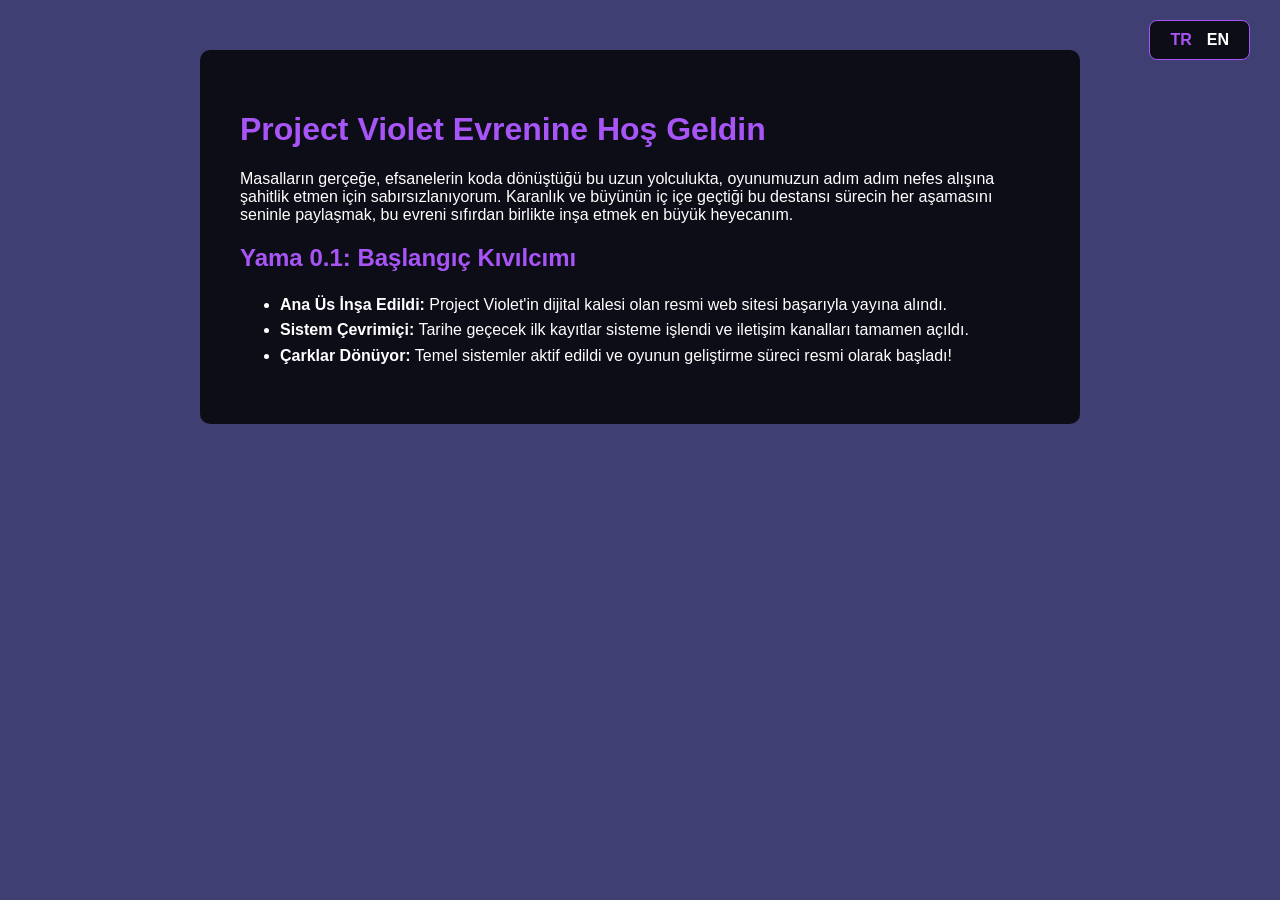
==== index.html @ 48882e29 "Update index.html" ====
<!DOCTYPE html>
<html lang="tr">
<head>
    <meta charset="UTF-8">
    <meta name="viewport" content="width=device-width, initial-scale=1.0">
    <title>Project Violet</title>
    <link rel="stylesheet" href="style.css">
</head>
<body>

    <!-- Sağ üstteki kutucuklu dil seçeneği -->
    <div class="dil-secenekleri">
        <a href="index.html" class="aktif">TR</a>
        <a href="en.html">EN</a>
    </div>

    <div class="icerik-kutusu">
        <h1>Project Violet Evrenine Hoş Geldin</h1>
        <p>Masalların gerçeğe, efsanelerin koda dönüştüğü bu uzun yolculukta, oyunumuzun adım adım nefes alışına şahitlik etmen için sabırsızlanıyorum. Karanlık ve büyünün iç içe geçtiği bu destansı sürecin her aşamasını seninle paylaşmak, bu evreni sıfırdan birlikte inşa etmek en büyük heyecanım.</p>
        
        <h2>Yama 0.1: Başlangıç Kıvılcımı</h2>
        <ul>
            <li><strong>Ana Üs İnşa Edildi:</strong> Project Violet'in dijital kalesi olan resmi web sitesi başarıyla yayına alındı.</li>
            <li><strong>Sistem Çevrimiçi:</strong> Tarihe geçecek ilk kayıtlar sisteme işlendi ve iletişim kanalları tamamen açıldı.</li>
            <li><strong>Çarklar Dönüyor:</strong> Temel sistemler aktif edildi ve oyunun geliştirme süreci resmi olarak başladı!</li>
        </ul>
    </div>

</body>
</html>
---- style.css ----
body {
    background-image: url('arkaplan.png');
    background-size: cover;
    background-position: center;
    background-attachment: fixed;
    margin: 0;
    font-family: Arial, sans-serif;
}

.icerik-kutusu {
    background-color: rgba(0, 0, 0, 0.8);
    color: white;
    max-width: 800px;
    margin: 50px auto;
    padding: 40px;
    border-radius: 10px;
}

h1, h2 {
    color: #a855f7; /* Mor tema vurgusu */
}

ul {
    line-height: 1.6;
}
/* Sağ Üst Dil Kutucuğu */
.dil-secenekleri {
    position: absolute;
    top: 20px;
    right: 30px;
    background-color: rgba(0, 0, 0, 0.8); /* Kutunun arka planı (yarı saydam siyah) */
    padding: 10px 20px; /* Kutunun iç boşlukları */
    border-radius: 8px; /* Kutunun köşelerini yuvarlatır */
    border: 1px solid #a855f7; /* Kutunun etrafına mor ince bir çizgi çeker */
    display: flex;
    gap: 15px; /* TR ve EN yazıları arasına boşluk koyar */
}

.dil-secenekleri a {
    color: white;
    text-decoration: none;
    font-weight: bold;
    font-size: 16px;
    transition: color 0.3s;
}

/* Fareyle üzerine gelince VEYA o dildeyken rengi mor yap */
.dil-secenekleri a:hover, 
.dil-secenekleri a.aktif {
    color: #a855f7; 
}
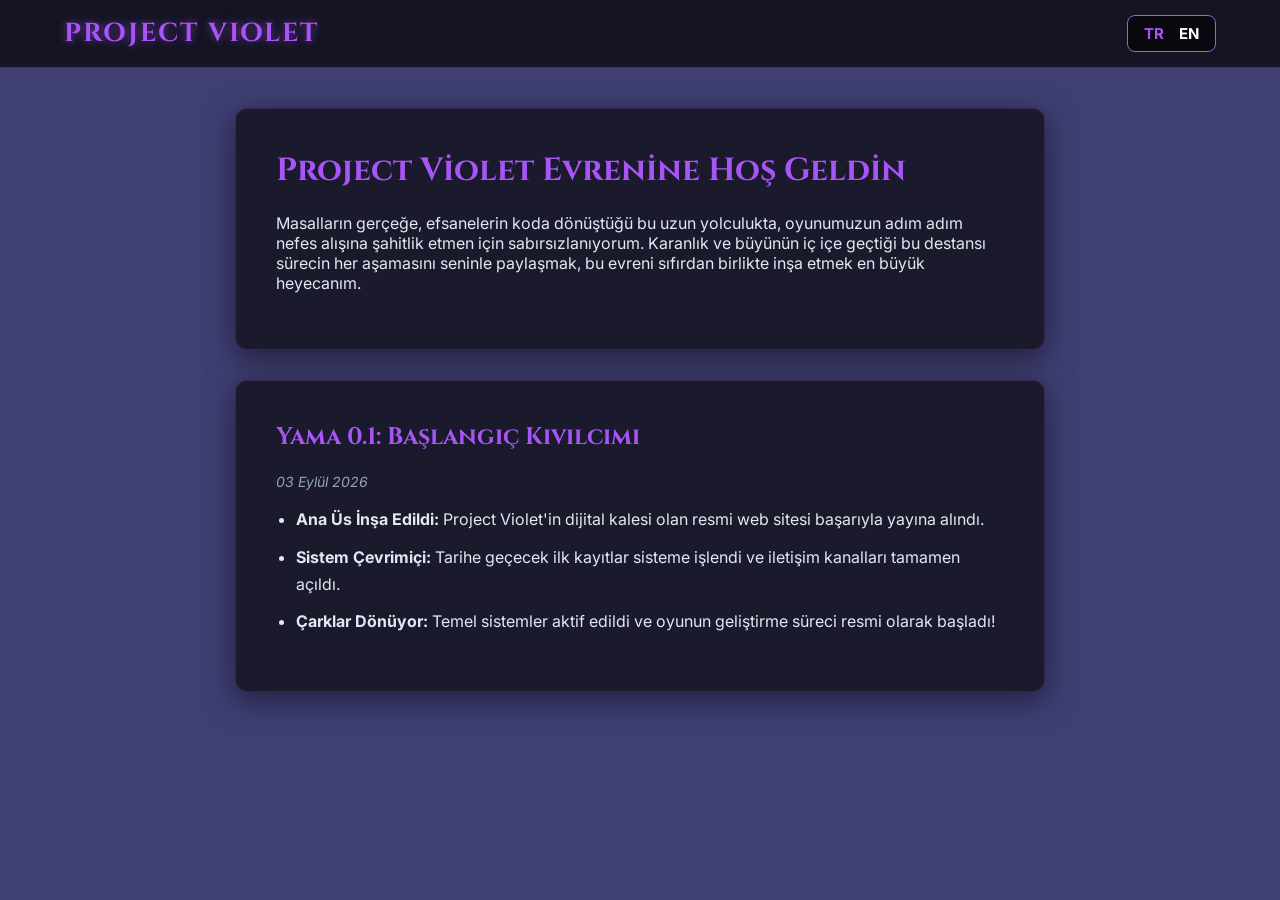
==== commit ba9de917: "Update index.html" ====
--- a/index.html
+++ b/index.html
@@ -4,27 +4,44 @@
     <meta charset="UTF-8">
     <meta name="viewport" content="width=device-width, initial-scale=1.0">
     <title>Project Violet</title>
+    <!-- Destansı Google Fontları -->
+    <link href="https://fonts.googleapis.com/css2?family=Cinzel:wght@500;700&family=Inter:wght@300;400&display=swap" rel="stylesheet">
     <link rel="stylesheet" href="style.css">
 </head>
 <body>
 
-    <!-- Sağ üstteki kutucuklu dil seçeneği -->
-    <div class="dil-secenekleri">
-        <a href="index.html" class="aktif">TR</a>
-        <a href="en.html">EN</a>
-    </div>
+    <!-- ÜST MENÜ VE LOGO -->
+    <header class="ust-menu">
+        <div class="logo">PROJECT VIOLET</div>
+        <div class="dil-secenekleri">
+            <a href="index.html" class="aktif">TR</a>
+            <a href="en.html">EN</a>
+        </div>
+    </header>
 
-    <div class="icerik-kutusu">
-        <h1>Project Violet Evrenine Hoş Geldin</h1>
-        <p>Masalların gerçeğe, efsanelerin koda dönüştüğü bu uzun yolculukta, oyunumuzun adım adım nefes alışına şahitlik etmen için sabırsızlanıyorum. Karanlık ve büyünün iç içe geçtiği bu destansı sürecin her aşamasını seninle paylaşmak, bu evreni sıfırdan birlikte inşa etmek en büyük heyecanım.</p>
-        
-        <h2>Yama 0.1: Başlangıç Kıvılcımı</h2>
-        <ul>
-            <li><strong>Ana Üs İnşa Edildi:</strong> Project Violet'in dijital kalesi olan resmi web sitesi başarıyla yayına alındı.</li>
-            <li><strong>Sistem Çevrimiçi:</strong> Tarihe geçecek ilk kayıtlar sisteme işlendi ve iletişim kanalları tamamen açıldı.</li>
-            <li><strong>Çarklar Dönüyor:</strong> Temel sistemler aktif edildi ve oyunun geliştirme süreci resmi olarak başladı!</li>
-        </ul>
-    </div>
+    <!-- ANA İÇERİK (KUTULAR BURAYA EKLENİR) -->
+    <main class="ana-icerik">
+
+        <!-- HOŞGELDİN KUTUSU -->
+        <div class="kutu">
+            <h1>Project Violet Evrenine Hoş Geldin</h1>
+            <p>Masalların gerçeğe, efsanelerin koda dönüştüğü bu uzun yolculukta, oyunumuzun adım adım nefes alışına şahitlik etmen için sabırsızlanıyorum. Karanlık ve büyünün iç içe geçtiği bu destansı sürecin her aşamasını seninle paylaşmak, bu evreni sıfırdan birlikte inşa etmek en büyük heyecanım.</p>
+        </div>
+
+        <!-- PATCH 0.1 KUTUSU -->
+        <div class="kutu">
+            <h2>Yama 0.1: Başlangıç Kıvılcımı</h2>
+            <span class="tarih">03 Eylül 2026</span>
+            <ul>
+                <li><strong>Ana Üs İnşa Edildi:</strong> Project Violet'in dijital kalesi olan resmi web sitesi başarıyla yayına alındı.</li>
+                <li><strong>Sistem Çevrimiçi:</strong> Tarihe geçecek ilk kayıtlar sisteme işlendi ve iletişim kanalları tamamen açıldı.</li>
+                <li><strong>Çarklar Dönüyor:</strong> Temel sistemler aktif edildi ve oyunun geliştirme süreci resmi olarak başladı!</li>
+            </ul>
+        </div>
+
+        <!-- İLERİDE YENİ PATCH GELDİĞİNDE BURAYA YENİ BİR DİV KUTUSU EKLENECEK -->
+
+    </main>
 
 </body>
 </html>
--- a/style.css
+++ b/style.css
@@ -1,51 +1,120 @@
+/* Genel Ayarlar ve Fontlar */
+* {
+    box-sizing: border-box;
+}
+
 body {
     background-image: url('arkaplan.png');
     background-size: cover;
     background-position: center;
     background-attachment: fixed;
     margin: 0;
-    font-family: Arial, sans-serif;
+    font-family: 'Inter', sans-serif;
+    color: #e2e8f0;
 }
 
-.icerik-kutusu {
-    background-color: rgba(0, 0, 0, 0.8);
-    color: white;
-    max-width: 800px;
-    margin: 50px auto;
-    padding: 40px;
-    border-radius: 10px;
+/* Üst Menü (Logo ve Dil Barı) */
+.ust-menu {
+    display: flex;
+    justify-content: space-between;
+    align-items: center;
+    padding: 15px 5%;
+    background: rgba(10, 10, 15, 0.8);
+    backdrop-filter: blur(12px);
+    -webkit-backdrop-filter: blur(12px);
+    border-bottom: 1px solid rgba(168, 85, 247, 0.4);
+    position: sticky; /* Menüyü en üste sabitler */
+    top: 0;
+    z-index: 100;
 }
 
-h1, h2 {
-    color: #a855f7; /* Mor tema vurgusu */
+/* Şimdilik yazı tabanlı logo, ileride buraya görsel eklenebilir */
+.logo {
+    font-family: 'Cinzel', serif;
+    font-size: 26px;
+    font-weight: bold;
+    color: #a855f7;
+    text-shadow: 0 0 10px rgba(168, 85, 247, 0.6);
+    letter-spacing: 2px;
 }
 
-ul {
-    line-height: 1.6;
-}
-/* Sağ Üst Dil Kutucuğu */
 .dil-secenekleri {
-    position: absolute;
-    top: 20px;
-    right: 30px;
-    background-color: rgba(0, 0, 0, 0.8); /* Kutunun arka planı (yarı saydam siyah) */
-    padding: 10px 20px; /* Kutunun iç boşlukları */
-    border-radius: 8px; /* Kutunun köşelerini yuvarlatır */
-    border: 1px solid #a855f7; /* Kutunun etrafına mor ince bir çizgi çeker */
     display: flex;
-    gap: 15px; /* TR ve EN yazıları arasına boşluk koyar */
+    gap: 15px;
+    background: rgba(0, 0, 0, 0.6);
+    padding: 8px 16px;
+    border-radius: 8px;
+    border: 1px solid #a855f7;
 }
 
 .dil-secenekleri a {
     color: white;
     text-decoration: none;
     font-weight: bold;
-    font-size: 16px;
+    font-size: 15px;
     transition: color 0.3s;
 }
 
-/* Fareyle üzerine gelince VEYA o dildeyken rengi mor yap */
-.dil-secenekleri a:hover, 
-.dil-secenekleri a.aktif {
-    color: #a855f7; 
+.dil-secenekleri a.aktif, .dil-secenekleri a:hover {
+    color: #a855f7;
 }
+
+/* Ana İçerik ve Kutular */
+.ana-icerik {
+    max-width: 850px;
+    margin: 40px auto;
+    padding: 0 20px;
+}
+
+.kutu {
+    background: rgba(15, 15, 20, 0.75);
+    backdrop-filter: blur(10px);
+    -webkit-backdrop-filter: blur(10px);
+    padding: 40px;
+    border-radius: 12px;
+    border: 1px solid rgba(168, 85, 247, 0.2);
+    margin-bottom: 30px; /* Kutular arası boşluk */
+    box-shadow: 0 8px 32px rgba(0, 0, 0, 0.5);
+}
+
+h1, h2 {
+    font-family: 'Cinzel', serif;
+    color: #a855f7;
+    margin-top: 0;
+}
+
+.tarih {
+    display: block;
+    font-size: 14px;
+    color: #94a3b8;
+    margin-bottom: 15px;
+    font-style: italic;
+}
+
+ul {
+    line-height: 1.7;
+    padding-left: 20px;
+}
+
+li {
+    margin-bottom: 10px;
+}
+
+/* Mobil Ekran Uyum Ayarları (Telefonlar için) */
+@media screen and (max-width: 768px) {
+    .ust-menu {
+        padding: 15px 20px;
+    }
+    .logo {
+        font-size: 20px;
+    }
+    .ana-icerik {
+        margin: 20px auto;
+    }
+    .kutu {
+        padding: 25px;
+        margin-bottom: 20px;
+    }
+    h1 { font-size: 24px; }
+    h2 { font-size: 20px; }
+}
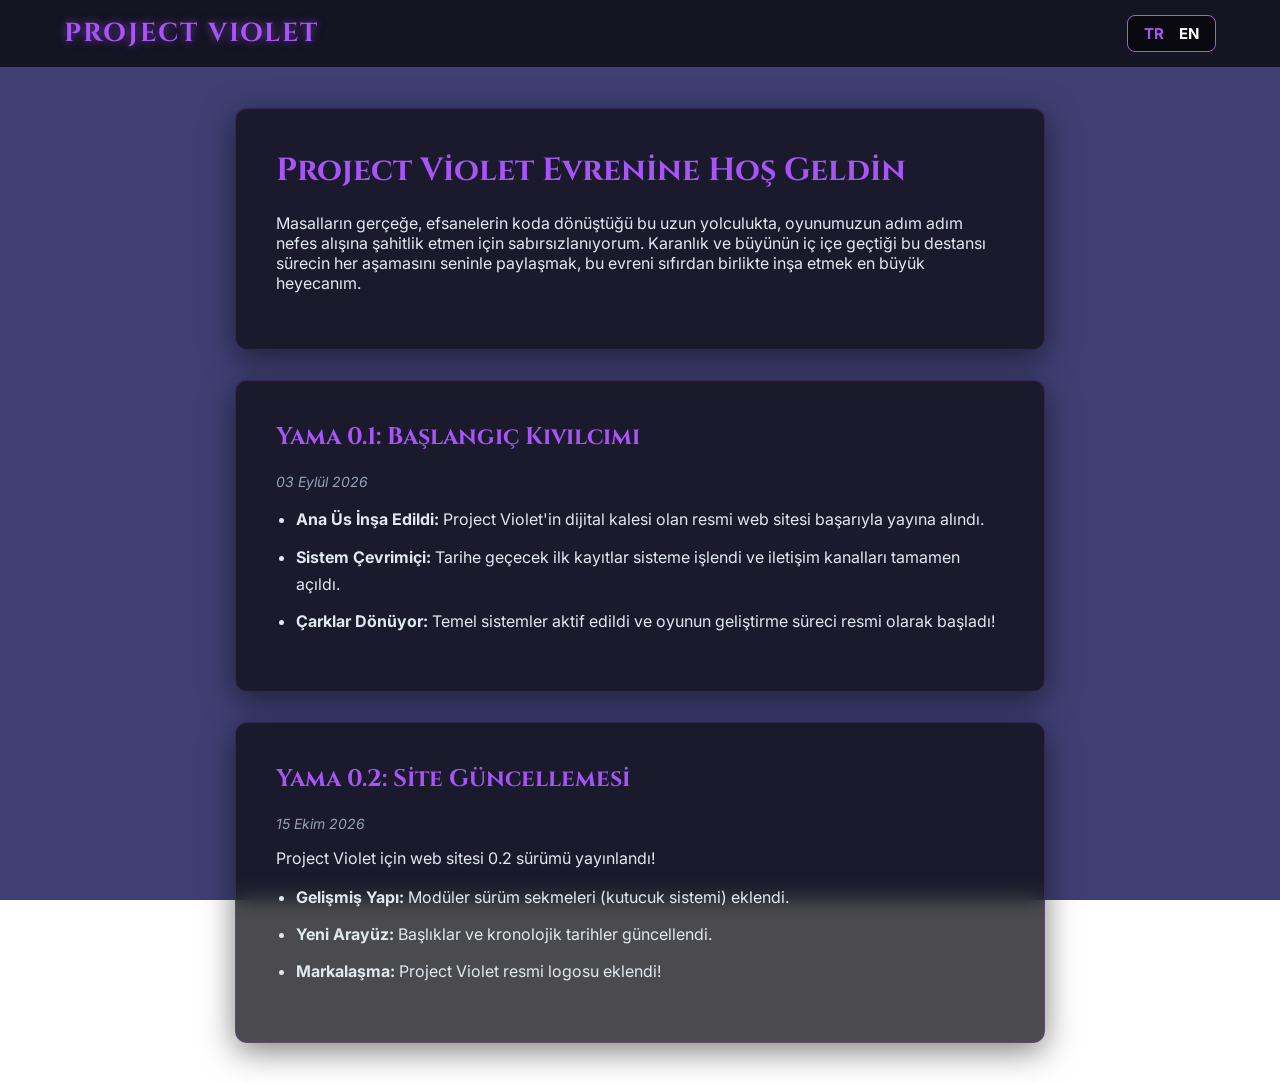
==== commit fed85bba: "Update index.html" ====
--- a/index.html
+++ b/index.html
@@ -39,6 +39,18 @@
             </ul>
         </div>
 
+        <!-- PATCH 0.2 KUTUSU -->
+        <div class="kutu">
+            <h2>Yama 0.2: Site Güncellemesi</h2>
+            <span class="tarih">15 Ekim 2026</span>
+            <p>Project Violet için web sitesi 0.2 sürümü yayınlandı!</p>
+            <ul>
+                <li><strong>Gelişmiş Yapı:</strong> Modüler sürüm sekmeleri (kutucuk sistemi) eklendi.</li>
+                <li><strong>Yeni Arayüz:</strong> Başlıklar ve kronolojik tarihler güncellendi.</li>
+                <li><strong>Markalaşma:</strong> Project Violet resmi logosu eklendi!</li>
+            </ul>
+        </div>
+        
         <!-- İLERİDE YENİ PATCH GELDİĞİNDE BURAYA YENİ BİR DİV KUTUSU EKLENECEK -->
 
     </main>
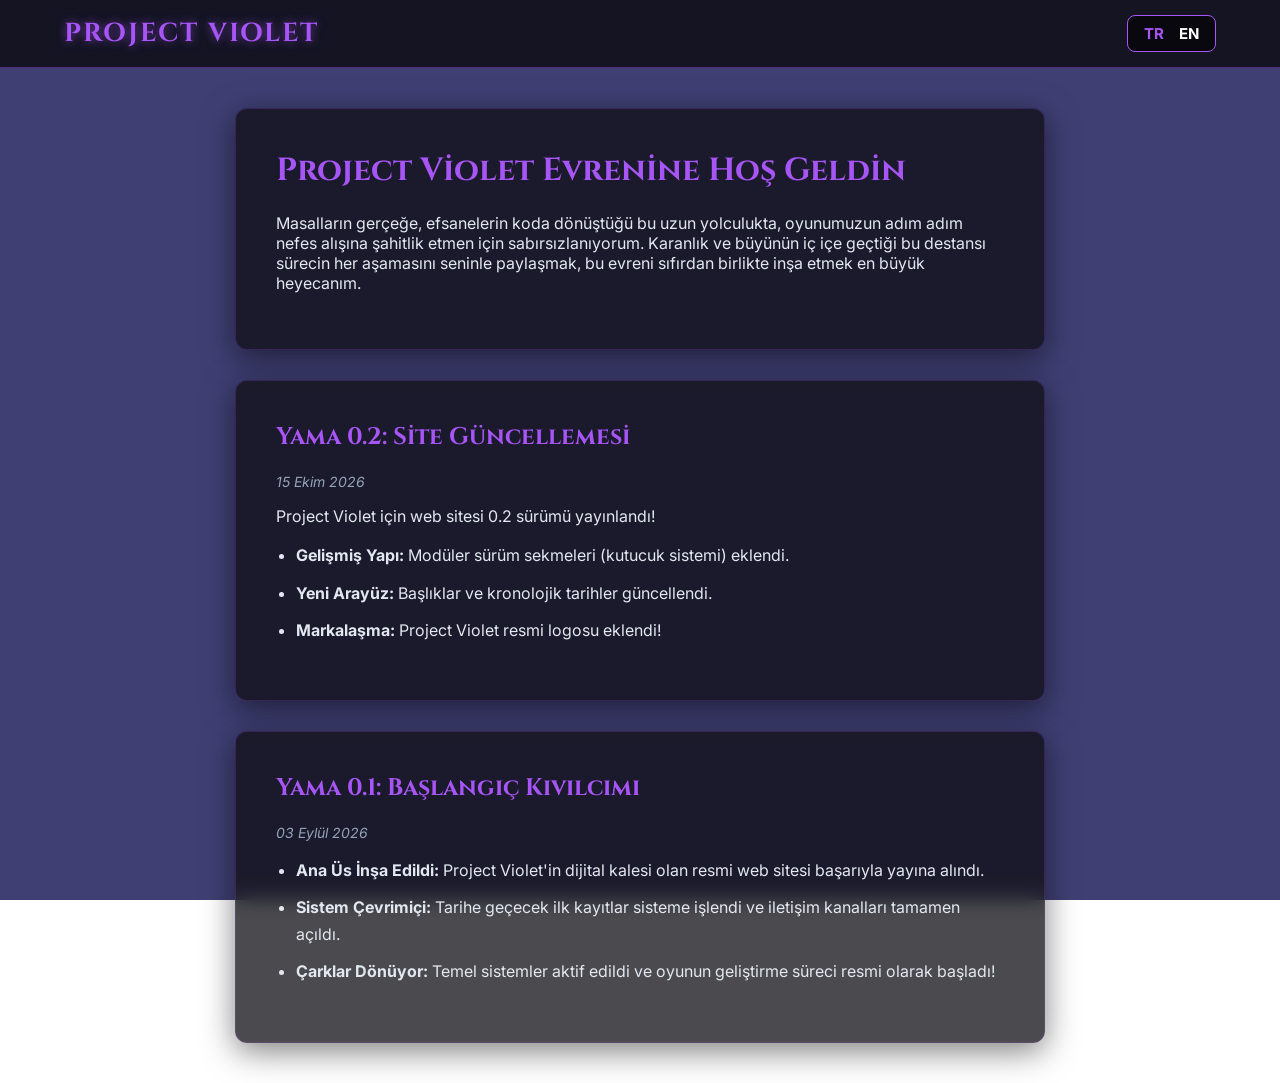
==== commit e353a55a: "Update index.html" ====
--- a/index.html
+++ b/index.html
@@ -28,17 +28,6 @@
             <p>Masalların gerçeğe, efsanelerin koda dönüştüğü bu uzun yolculukta, oyunumuzun adım adım nefes alışına şahitlik etmen için sabırsızlanıyorum. Karanlık ve büyünün iç içe geçtiği bu destansı sürecin her aşamasını seninle paylaşmak, bu evreni sıfırdan birlikte inşa etmek en büyük heyecanım.</p>
         </div>
 
-        <!-- PATCH 0.1 KUTUSU -->
-        <div class="kutu">
-            <h2>Yama 0.1: Başlangıç Kıvılcımı</h2>
-            <span class="tarih">03 Eylül 2026</span>
-            <ul>
-                <li><strong>Ana Üs İnşa Edildi:</strong> Project Violet'in dijital kalesi olan resmi web sitesi başarıyla yayına alındı.</li>
-                <li><strong>Sistem Çevrimiçi:</strong> Tarihe geçecek ilk kayıtlar sisteme işlendi ve iletişim kanalları tamamen açıldı.</li>
-                <li><strong>Çarklar Dönüyor:</strong> Temel sistemler aktif edildi ve oyunun geliştirme süreci resmi olarak başladı!</li>
-            </ul>
-        </div>
-
         <!-- PATCH 0.2 KUTUSU -->
         <div class="kutu">
             <h2>Yama 0.2: Site Güncellemesi</h2>
@@ -51,6 +40,18 @@
             </ul>
         </div>
         
+        <!-- PATCH 0.1 KUTUSU -->
+        <div class="kutu">
+            <h2>Yama 0.1: Başlangıç Kıvılcımı</h2>
+            <span class="tarih">03 Eylül 2026</span>
+            <ul>
+                <li><strong>Ana Üs İnşa Edildi:</strong> Project Violet'in dijital kalesi olan resmi web sitesi başarıyla yayına alındı.</li>
+                <li><strong>Sistem Çevrimiçi:</strong> Tarihe geçecek ilk kayıtlar sisteme işlendi ve iletişim kanalları tamamen açıldı.</li>
+                <li><strong>Çarklar Dönüyor:</strong> Temel sistemler aktif edildi ve oyunun geliştirme süreci resmi olarak başladı!</li>
+            </ul>
+        </div>
+
+        
         <!-- İLERİDE YENİ PATCH GELDİĞİNDE BURAYA YENİ BİR DİV KUTUSU EKLENECEK -->
 
     </main>
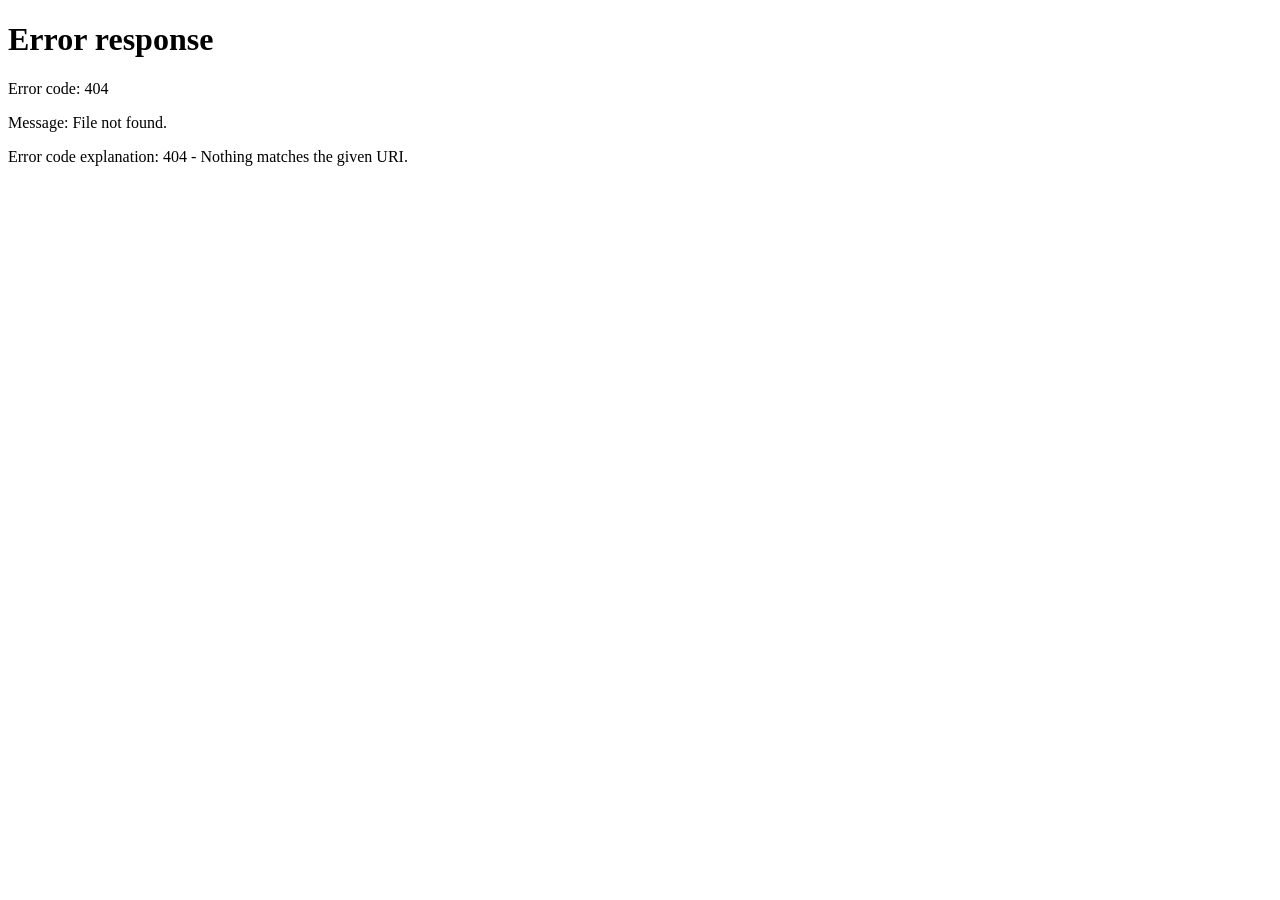
==== commit 9bb50b0c: "Update index.html" ====
--- a/index.html
+++ b/index.html
@@ -4,56 +4,37 @@
     <meta charset="UTF-8">
     <meta name="viewport" content="width=device-width, initial-scale=1.0">
     <title>Project Violet</title>
-    <!-- Destansı Google Fontları -->
     <link href="https://fonts.googleapis.com/css2?family=Cinzel:wght@500;700&family=Inter:wght@300;400&display=swap" rel="stylesheet">
     <link rel="stylesheet" href="style.css">
+    <!-- Siteye girildiğinde doğrudan Türkçe sayfaya yönlendirir -->
+    <meta http-equiv="refresh" content="0; url=tr.html">
 </head>
 <body>
 
-    <!-- ÜST MENÜ VE LOGO -->
+    <!-- SABİT ÜST BAR -->
     <header class="ust-menu">
-        <div class="logo">PROJECT VIOLET</div>
-        <div class="dil-secenekleri">
-            <a href="index.html" class="aktif">TR</a>
-            <a href="en.html">EN</a>
+        <!-- Asıl Logo (Sağ üstte yazı yazan yerdeki logo görseli) -->
+        <img src="logo.png" alt="Project Violet Logo" class="logo">
+        
+        <!-- Dil Seçenekleri ve Çerçeve Alanı -->
+        <div class="dil-cerceve-kutusu">
+            <img src="language_frame.png" alt="Frame" class="dil-arkaplan-cerceve">
+            <div class="dil-butonlari">
+                <a href="tr.html"><img src="tr_chosen.png" alt="TR" class="dil-btn"></a>
+                <a href="en.html"><img src="en_normal.png" alt="EN" class="dil-btn"></a>
+            </div>
         </div>
     </header>
 
-    <!-- ANA İÇERİK (KUTULAR BURAYA EKLENİR) -->
     <main class="ana-icerik">
-
-        <!-- HOŞGELDİN KUTUSU -->
-        <div class="kutu">
-            <h1>Project Violet Evrenine Hoş Geldin</h1>
-            <p>Masalların gerçeğe, efsanelerin koda dönüştüğü bu uzun yolculukta, oyunumuzun adım adım nefes alışına şahitlik etmen için sabırsızlanıyorum. Karanlık ve büyünün iç içe geçtiği bu destansı sürecin her aşamasını seninle paylaşmak, bu evreni sıfırdan birlikte inşa etmek en büyük heyecanım.</p>
+        <div class="kutu" style="text-align: center;">
+            <h1>Project Violet</h1>
+            <p>Lütfen dil seçiniz / Please select your language:</p>
+            <p style="margin-top: 20px;">
+                <a href="tr.html" style="color: #a855f7; font-weight: bold; font-size: 18px; margin-right: 20px; text-decoration: none;">Türkçe</a> | 
+                <a href="en.html" style="color: #a855f7; font-weight: bold; font-size: 18px; margin-left: 20px; text-decoration: none;">English</a>
+            </p>
         </div>
-
-        <!-- PATCH 0.2 KUTUSU -->
-        <div class="kutu">
-            <h2>Yama 0.2: Site Güncellemesi</h2>
-            <span class="tarih">15 Ekim 2026</span>
-            <p>Project Violet için web sitesi 0.2 sürümü yayınlandı!</p>
-            <ul>
-                <li><strong>Gelişmiş Yapı:</strong> Modüler sürüm sekmeleri (kutucuk sistemi) eklendi.</li>
-                <li><strong>Yeni Arayüz:</strong> Başlıklar ve kronolojik tarihler güncellendi.</li>
-                <li><strong>Markalaşma:</strong> Project Violet resmi logosu eklendi!</li>
-            </ul>
-        </div>
-        
-        <!-- PATCH 0.1 KUTUSU -->
-        <div class="kutu">
-            <h2>Yama 0.1: Başlangıç Kıvılcımı</h2>
-            <span class="tarih">03 Eylül 2026</span>
-            <ul>
-                <li><strong>Ana Üs İnşa Edildi:</strong> Project Violet'in dijital kalesi olan resmi web sitesi başarıyla yayına alındı.</li>
-                <li><strong>Sistem Çevrimiçi:</strong> Tarihe geçecek ilk kayıtlar sisteme işlendi ve iletişim kanalları tamamen açıldı.</li>
-                <li><strong>Çarklar Dönüyor:</strong> Temel sistemler aktif edildi ve oyunun geliştirme süreci resmi olarak başladı!</li>
-            </ul>
-        </div>
-
-        
-        <!-- İLERİDE YENİ PATCH GELDİĞİNDE BURAYA YENİ BİR DİV KUTUSU EKLENECEK -->
-
     </main>
 
 </body>
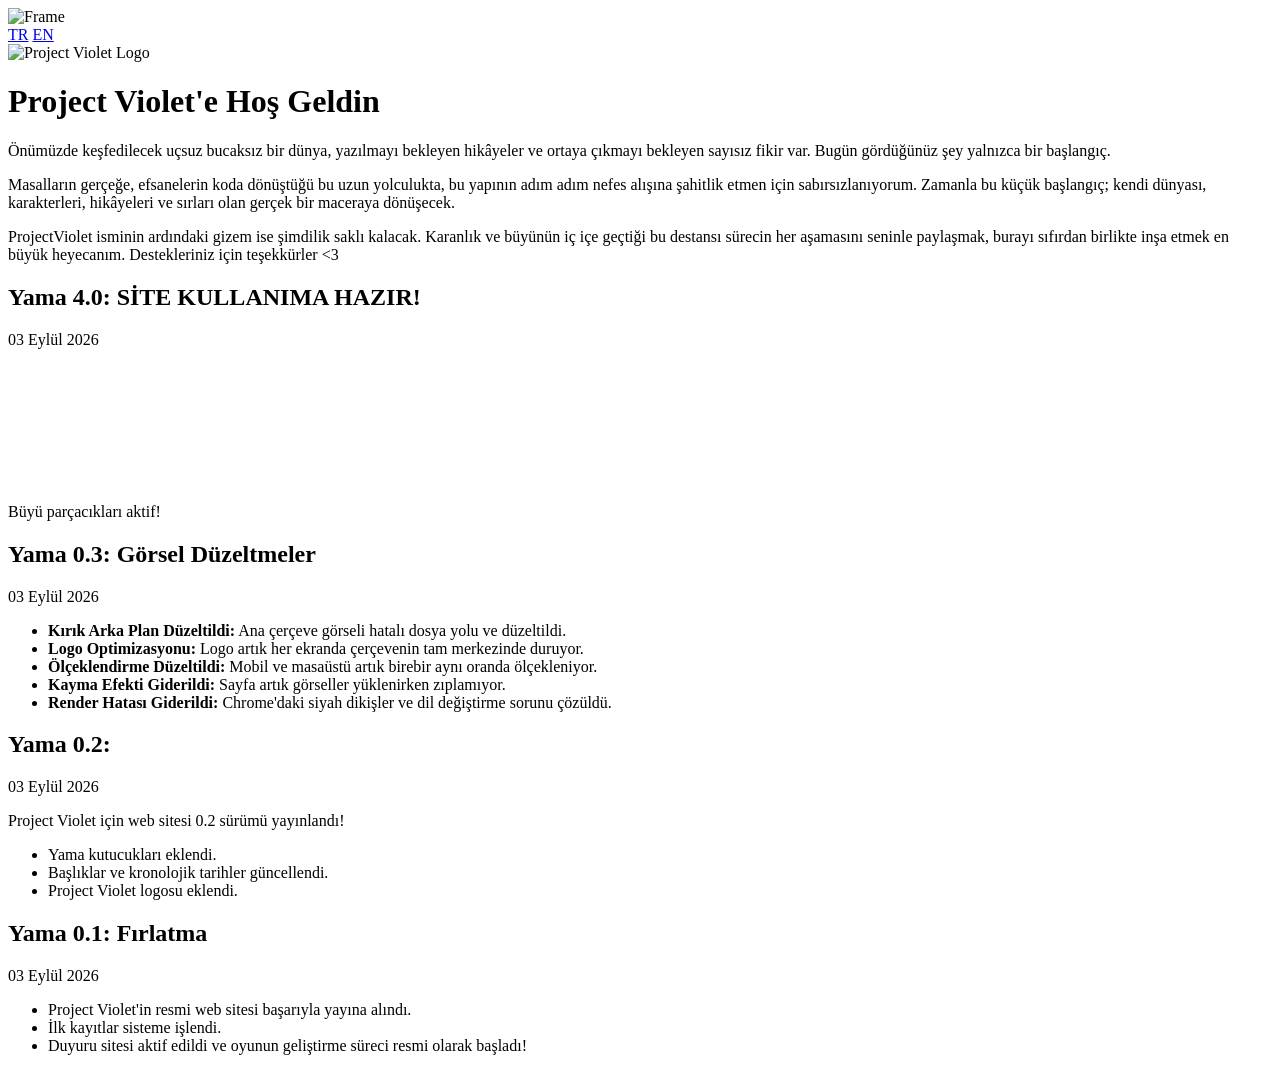
==== commit 5e1cab85: "Update index.html" ====
--- a/index.html
+++ b/index.html
@@ -4,38 +4,53 @@
     <meta charset="UTF-8">
     <meta name="viewport" content="width=device-width, initial-scale=1.0">
     <title>Project Violet</title>
-    <link href="https://fonts.googleapis.com/css2?family=Cinzel:wght@500;700&family=Inter:wght@300;400&display=swap" rel="stylesheet">
-    <link rel="stylesheet" href="style.css">
-    <!-- Siteye girildiğinde doğrudan Türkçe sayfaya yönlendirir -->
+    
+    <!-- CSS Dosyası -->
+    <link rel="stylesheet" href="assets/css/style.css">
+    
+    <!-- Doğrudan Türkçe sayfaya yönlendirme -->
     <meta http-equiv="refresh" content="0; url=tr.html">
 </head>
 <body>
 
-    <!-- SABİT ÜST BAR -->
+    <!-- SİHİR TOZU EFEKT KAPSAYICISI -->
+    <div class="sihir-kutusu" id="sihirKutusu"></div>
+
+    <!-- ÜST BAR -->
     <header class="ust-menu">
-        <!-- Asıl Logo (Sağ üstte yazı yazan yerdeki logo görseli) -->
-        <img src="logo.png" alt="Project Violet Logo" class="logo">
-        
-        <!-- Dil Seçenekleri ve Çerçeve Alanı -->
+        <!-- DİL SEÇENEĞİ VE ÇERÇEVE ALANI -->
         <div class="dil-cerceve-kutusu">
-            <img src="language_frame.png" alt="Frame" class="dil-arkaplan-cerceve">
+            <img src="assets/images/language_frame.png" alt="Frame" class="dil-arkaplan-cerceve">
             <div class="dil-butonlari">
-                <a href="tr.html"><img src="tr_chosen.png" alt="TR" class="dil-btn"></a>
-                <a href="en.html"><img src="en_normal.png" alt="EN" class="dil-btn"></a>
+                <a href="tr.html" class="dil-btn dil-aktif">TR</a>
+                <a href="en.html" class="dil-btn">EN</a>
             </div>
         </div>
     </header>
 
-    <main class="ana-icerik">
-        <div class="kutu" style="text-align: center;">
-            <h1>Project Violet</h1>
-            <p>Lütfen dil seçiniz / Please select your language:</p>
-            <p style="margin-top: 20px;">
-                <a href="tr.html" style="color: #a855f7; font-weight: bold; font-size: 18px; margin-right: 20px; text-decoration: none;">Türkçe</a> | 
-                <a href="en.html" style="color: #a855f7; font-weight: bold; font-size: 18px; margin-left: 20px; text-decoration: none;">English</a>
-            </p>
+    <!-- SAYFA GÖVDESİ -->
+    <div class="sayfa-govde">
+        
+        <!-- BANNER VE LOGO ALANI -->
+        <div class="logo-merkez-alani">
+            <div class="ana-arkaplan-resim"></div>
+            <img src="assets/images/logo.png" alt="Project Violet Logo" class="ana-logo">
         </div>
-    </main>
+
+        <!-- ANA İÇERİK KUTUSU -->
+        <main class="ana-icerik">
+            <div class="kutu" style="text-align: center;">
+                <h1 class="c-mor-ana">Project Violet</h1>
+                <p class="c-gri-acik">Lütfen bir dil seçiniz / Please select a language:</p>
+                <p style="margin-top: 25px;">
+                    <a href="tr.html" class="c-mor-ana" style="font-size: 16px; margin-right: 15px; text-decoration: none;">Türkçe</a> 
+                    <span class="c-gri-koyu">|</span> 
+                    <a href="en.html" class="c-mor-acik" style="font-size: 16px; margin-left: 15px; text-decoration: none;">English</a>
+                </p>
+            </div>
+        </main>
+
+    </div>
 
 </body>
 </html>
--- a/assets/css/style.css
+++ b/assets/css/style.css
@@ -0,0 +1,381 @@
+/* ==========================================================
+   PROJECT VIOLET - GÜNCEL & REVİZE FİNAL CSS DOSYASI
+   ========================================================== */
+
+:root {
+    /* ----------------------------------------------------------
+       1. TEMEL SAYFA VE KUTU TEMA RENKLERİ
+       ---------------------------------------------------------- */
+    --sayfa-arkaplan-rengi: #3f3f74;
+    --kutu-arkaplan: rgba(15, 15, 20, 0.75);
+
+    /* ----------------------------------------------------------
+       2. EDİTÖR İÇİN 20 FARKLI RENK SEÇENEĞİ (DEĞİŞKENLER)
+       ---------------------------------------------------------- */
+    --renk-1-mor-ana: #a855f7;       /* Klasik Violet Moru */
+    --renk-2-mor-acik: #c4b5fd;      /* Açık Eflatun / Lila */
+    --renk-3-mor-koyu: #6b21a8;      /* Derin Gece Moru */
+    --renk-4-buz-mavi: #7dd3fc;      /* Buz Mavisi / Açık Cyan */
+    --renk-5-neon-mavi: #38bdf8;     /* Parlak Neon Mavi */
+    --renk-6-koyu-mavi: #1e40af;     /* Safir / Deniz Mavisi */
+    --renk-7-turkuaz: #2dd4bf;       /* Kristal Turkuaz */
+    --renk-8-nane-yesili: #4ade80;   /* Canlı Nane Yeşili */
+    --renk-9-zumrut: #15803d;        /* Derin Zümrüt Yeşili */
+    --renk-10-limon-yesil: #a3e635;  /* Büyü / Zehir Yeşili */
+    --renk-11-sari: #facc15;         /* Altın Sarısı */
+    --renk-12-kehribar: #f59e0b;     /* Kehribar / Bal Rengi */
+    --renk-13-turuncu: #fb923c;      /* Alev Turuncusu */
+    --renk-14-kirmizi: #f87171;      /* Kan Kırmızı / Mercan */
+    --renk-15-koyu-kirmizi: #991b1b; /* Derin Yakut Kırmızısı */
+    --renk-16-pembe: #f472b6;        /* Şeker Pembe */
+    --renk-17-fusya: #e879f9;        /* Parlak Fuşya */
+    --renk-18-beyaz: #f8fafc;        /* Parlak Saf Beyaz */
+    --renk-19-gri-acik: #e2e8f0;     /* Genel Metin Grisi */
+    --renk-20-gri-koyu: #94a3b8;     /* Pasif / Tarih Grisi */
+
+    /* ----------------------------------------------------------
+       3. METİN & EFEKT VARSAYILANLARI
+       ---------------------------------------------------------- */
+    --metin-ana: var(--renk-19-gri-acik);
+    --metin-ikincil: var(--renk-20-gri-koyu);
+    --golge-parlama: rgba(168, 85, 247, 0.6);
+    --cerceve-cizgi: rgba(168, 85, 247, 0.25);
+    --font-oyun: 'OyunFontu', serif;
+}
+
+/* ==========================================================
+   4. EDİTÖR RENK SINIFLARI (HTML İçinde Doğrudan Kullanım)
+   Örn: <span class="c-buz-mavi">Metin</span>
+   ========================================================== */
+.c-mor-ana       { color: var(--renk-1-mor-ana) !important; }
+.c-mor-acik      { color: var(--renk-2-mor-acik) !important; }
+.c-mor-koyu      { color: var(--renk-3-mor-koyu) !important; }
+.c-buz-mavi      { color: var(--renk-4-buz-mavi) !important; }
+.c-neon-mavi     { color: var(--renk-5-neon-mavi) !important; }
+.c-koyu-mavi     { color: var(--renk-6-koyu-mavi) !important; }
+.c-turkuaz       { color: var(--renk-7-turkuaz) !important; }
+.c-nane-yesili   { color: var(--renk-8-nane-yesili) !important; }
+.c-zumrut        { color: var(--renk-9-zumrut) !important; }
+.c-limon-yesil   { color: var(--renk-10-limon-yesil) !important; }
+.c-sari          { color: var(--renk-11-sari) !important; }
+.c-kehribar      { color: var(--renk-12-kehribar) !important; }
+.c-turuncu       { color: var(--renk-13-turuncu) !important; }
+.c-kirmizi       { color: var(--renk-14-kirmizi) !important; }
+.c-koyu-kirmizi  { color: var(--renk-15-koyu-kirmizi) !important; }
+.c-pembe         { color: var(--renk-16-pembe) !important; }
+.c-fusya         { color: var(--renk-17-fusya) !important; }
+.c-beyaz         { color: var(--renk-18-beyaz) !important; }
+.c-gri-acik      { color: var(--renk-19-gri-acik) !important; }
+.c-gri-koyu      { color: var(--renk-20-gri-koyu) !important; }
+
+/* Eski uyumluluk için özel başlık sınıfı */
+.buz-mavi-baslik { color: var(--renk-4-buz-mavi); }
+
+/* ==========================================================
+   5. GENEL TEMEL AYARLAR & FONT TANIMI
+   ========================================================== */
+* {
+    box-sizing: border-box;
+}
+
+@font-face {
+    font-family: 'OyunFontu';
+    src: url('../fonts/PressStart2P.ttf') format('truetype');
+    font-weight: normal;
+    font-style: normal;
+}
+
+body {
+    margin: 0;
+    font-family: var(--font-oyun);
+    font-size: 13px;
+    line-height: 1.8;
+    color: var(--metin-ana);
+    background-color: var(--sayfa-arkaplan-rengi);
+}
+
+/* ==========================================================
+   6. ÜST BAR VE DİL SEÇENEĞİ (HEADER)
+   ========================================================== */
+.ust-menu {
+    display: flex;
+    justify-content: flex-end;
+    align-items: center;
+    padding: 20px 40px;
+    position: absolute;
+    top: 0;
+    right: 0;
+    width: 100%;
+    z-index: 100;
+}
+
+.dil-cerceve-kutusu {
+    position: relative;
+    display: inline-block;
+    width: 150px;  
+    height: 130px; 
+}
+
+.dil-arkaplan-cerceve {
+    position: absolute;
+    top: 0;
+    left: 0;
+    width: 100%;
+    height: 100%;
+    object-fit: contain;
+    pointer-events: none;
+    z-index: 1;
+}
+
+.dil-butonlari {
+    position: absolute;
+    top: 0;
+    left: 0;
+    width: 100%;
+    height: 100%;
+    z-index: 2;
+    pointer-events: auto;
+    display: flex;
+    align-items: center;
+    justify-content: center;
+    gap: 12px;
+}
+
+.dil-btn {
+    cursor: pointer;
+    text-decoration: none;
+    font-family: var(--font-oyun);
+    font-size: 14px;
+    letter-spacing: 1px;
+    color: var(--renk-2-mor-acik);
+    text-shadow: 0 0 6px rgba(0, 0, 0, 0.6);
+    transition: color 0.2s ease, transform 0.2s ease;
+}
+
+.dil-btn:hover {
+    color: var(--renk-18-beyaz);
+    transform: scale(1.1);
+}
+
+.dil-btn.dil-aktif {
+    color: var(--renk-1-mor-ana);
+    text-shadow: 0 0 10px rgba(168, 85, 247, 0.85);
+}
+
+/* ==========================================================
+   7. SAYFA GÖVDESİ & BANNER / LOGO ALANI
+   ========================================================== */
+.sayfa-govde {
+    max-width: 850px;
+    margin: 40px auto 0 auto;
+    padding: 0 20px;
+}
+
+.logo-merkez-alani {
+    position: relative;
+    text-align: center;
+    aspect-ratio: 2560 / 1440;
+}
+
+.ana-arkaplan-resim {
+    position: absolute;
+    inset: 0;
+    width: 100%;
+    height: 100%;
+    display: block;
+    background-image: url('../images/arkaplan.png');
+    background-size: cover;
+    background-position: center;
+    border-radius: 10px;
+}
+
+.ana-logo {
+    position: absolute;
+    top: 40%; 
+    left: 50%;
+    transform: translate(-50%, -50%);
+    max-width: 500px;
+    width: 70%;
+    height: auto;
+    filter: drop-shadow(0 0 20px var(--golge-parlama));
+    transition: transform 0.3s ease;
+    z-index: 5;
+}
+
+.ana-logo:hover {
+    transform: translate(-50%, -50%) scale(1.02);
+}
+
+/* ==========================================================
+   8. İÇERİK KUTULARI VE TİPOGRAFİ
+   ========================================================== */
+.ana-icerik {
+    margin-top: calc(-18.44% + 28px);
+    margin-bottom: 40px;
+}
+
+.kutu {
+    background: var(--kutu-arkaplan);
+    backdrop-filter: blur(10px);
+    -webkit-backdrop-filter: blur(10px);
+    padding: 40px;
+    border-radius: 12px;
+    border: 1px solid var(--cerceve-cizgi);
+    margin-bottom: 30px;
+    box-shadow: 0 8px 32px rgba(0, 0, 0, 0.5);
+}
+
+h1, h2 {
+    font-family: var(--font-oyun);
+    color: var(--renk-1-mor-ana);
+    margin-top: 0;
+    line-height: 1.4;
+}
+
+h1 { font-size: 20px; }
+h2 { font-size: 16px; }
+
+.tarih {
+    display: block;
+    font-size: 11px;
+    color: var(--metin-ikincil);
+    margin-bottom: 15px;
+}
+
+ul {
+    padding-left: 20px;
+}
+
+li {
+    margin-bottom: 12px;
+}
+
+/* Liste içindeki güçlü/vurgulu kelimelerin otomatik varsayılan rengi */
+li strong {
+    color: var(--renk-4-buz-mavi);
+}
+
+/* ==========================================================
+   9. MEDYA ELEMANLARI (GÖRSEL VE VİDEO)
+   ========================================================== */
+.yama-resmi {
+    width: 100%;
+    max-width: 600px;
+    height: auto;
+    border-radius: 8px;
+    margin: 15px 0;
+    border: 1px solid var(--cerceve-cizgi);
+    box-shadow: 0 4px 15px rgba(0, 0, 0, 0.4);
+    display: block;
+}
+
+.video-kapsayici {
+    position: relative;
+    width: 100%;
+    padding-bottom: 56.25%;
+    height: 0;
+    margin: 20px 0;
+    border-radius: 8px;
+    overflow: hidden;
+    border: 1px solid var(--cerceve-cizgi);
+    box-shadow: 0 4px 15px rgba(0, 0, 0, 0.4);
+}
+
+.video-kapsayici iframe {
+    position: absolute;
+    top: 0;
+    left: 0;
+    width: 100%;
+    height: 100%;
+}
+
+/* ==========================================================
+   10. SİHİR TOZU EFEKTİ (ANİMASYON)
+   ========================================================== */
+.sihir-kutusu {
+    position: fixed;
+    top: 0;
+    left: 0;
+    width: 100vw;
+    height: 100vh;
+    pointer-events: none;
+    z-index: 9999;
+    overflow: hidden;
+}
+
+.sihir-tozu {
+    position: absolute;
+    top: -10vh;
+    background: var(--renk-1-mor-ana);
+    border-radius: 50%;
+    box-shadow: 0 0 8px var(--renk-1-mor-ana), 0 0 15px var(--renk-2-mor-acik);
+    animation: sihir-yagisi linear infinite;
+}
+
+@keyframes sihir-yagisi {
+    0% {
+        transform: translateY(0) scale(0.8);
+        opacity: 0;
+    }
+    10% { opacity: 1; }
+    80% { opacity: 0.8; }
+    100% {
+        transform: translateY(110vh) scale(1.2);
+        opacity: 0;
+    }
+}
+
+/* ==========================================================
+   11. MOBİL UYUM (RESPONSIVE DESIGN)
+   ========================================================== */
+@media screen and (max-width: 768px) {
+    .ust-menu { 
+        padding: 15px 20px; 
+    }
+
+    .dil-cerceve-kutusu { 
+        width: auto; 
+        height: auto; 
+    }
+
+    .dil-arkaplan-cerceve { 
+        display: none; 
+    }
+
+    .dil-butonlari {
+        position: relative;
+        background: rgba(15, 15, 20, 0.85); 
+        backdrop-filter: blur(5px);
+        -webkit-backdrop-filter: blur(5px);
+        border: 1px solid rgba(168, 85, 247, 0.4); 
+        border-radius: 8px;
+        padding: 6px 12px;
+        gap: 15px;
+        box-shadow: 0 4px 12px rgba(0, 0, 0, 0.6);
+    }
+
+    .dil-btn { 
+        font-size: 11px; 
+    }
+
+    .sayfa-govde { 
+        margin-top: 70px; 
+    }
+
+    .ana-logo { 
+        max-width: 85%; 
+        top: 50%; 
+    }
+
+    .ana-icerik { 
+        margin-top: 25px; 
+    }
+
+    .kutu { 
+        padding: 20px; 
+        margin-bottom: 20px; 
+    }
+
+    h1 { font-size: 14px; line-height: 1.5; }
+    h2 { font-size: 12px; line-height: 1.5; }
+}
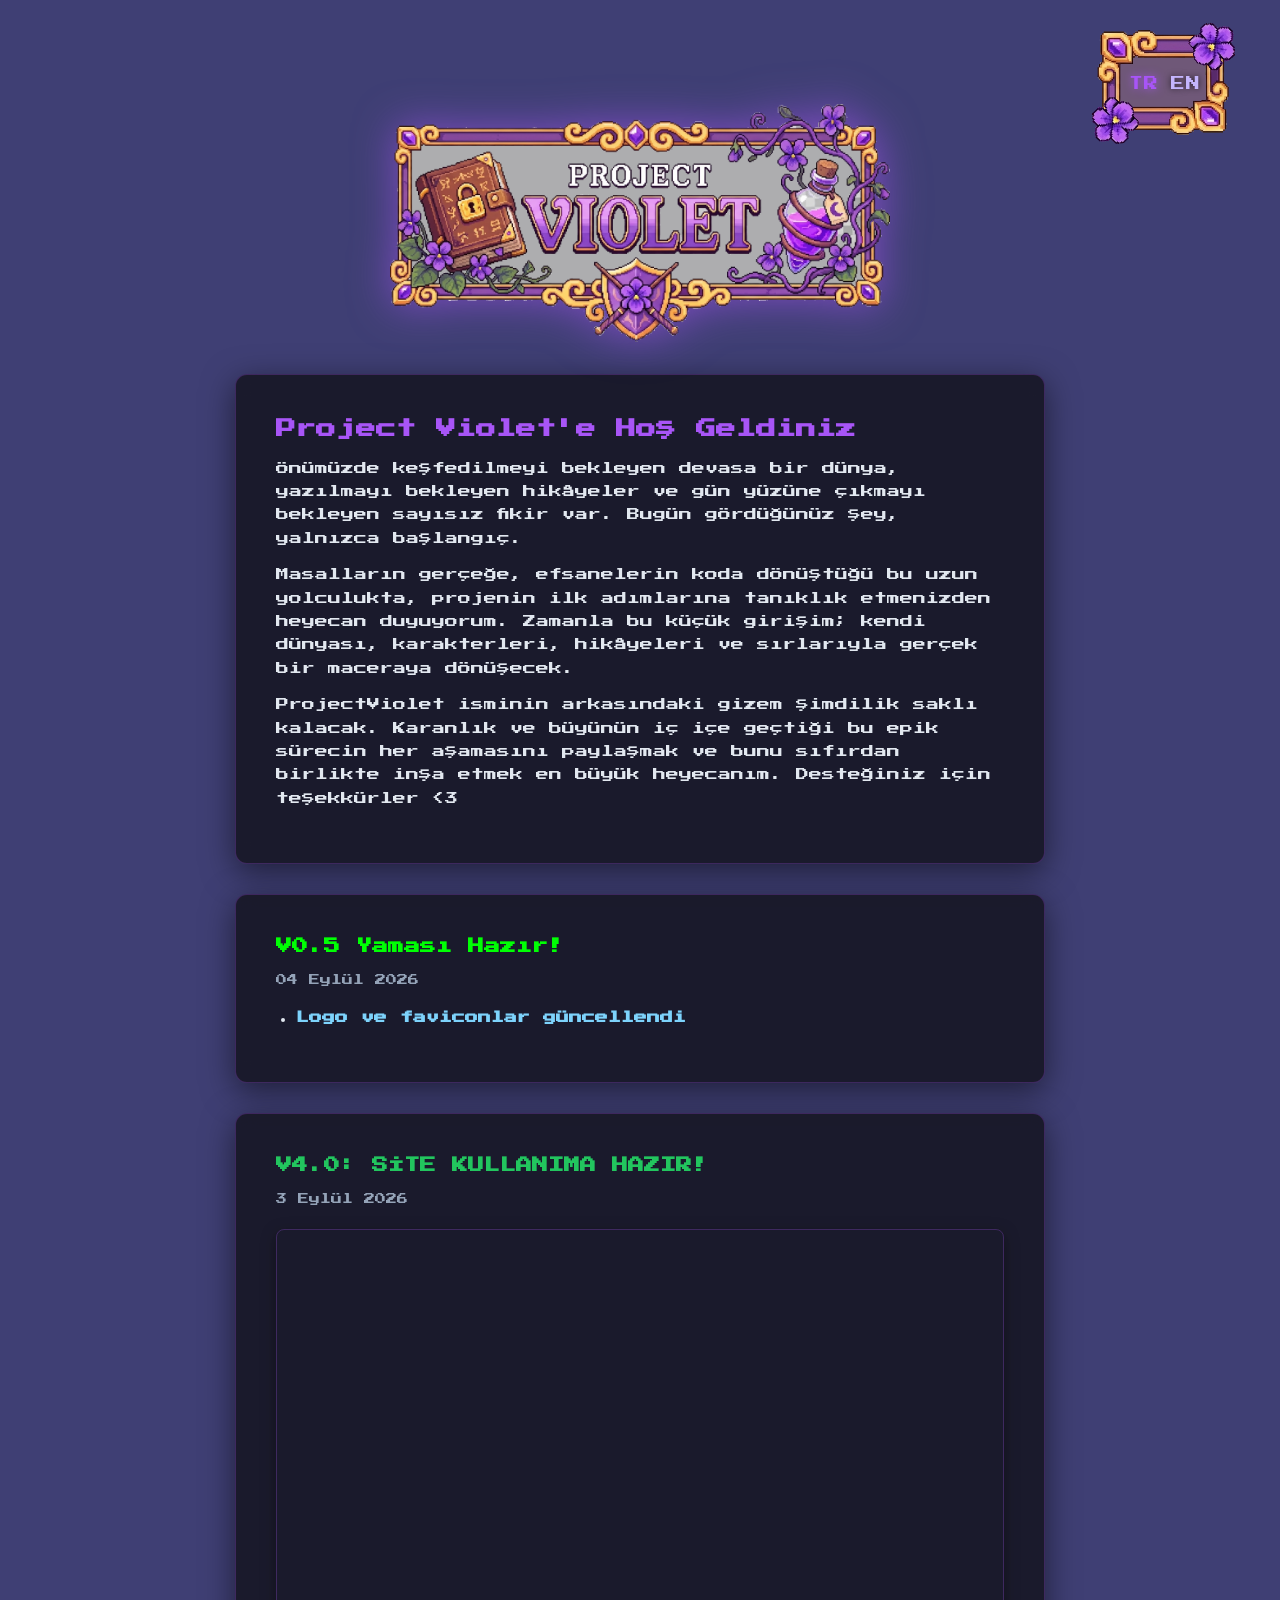
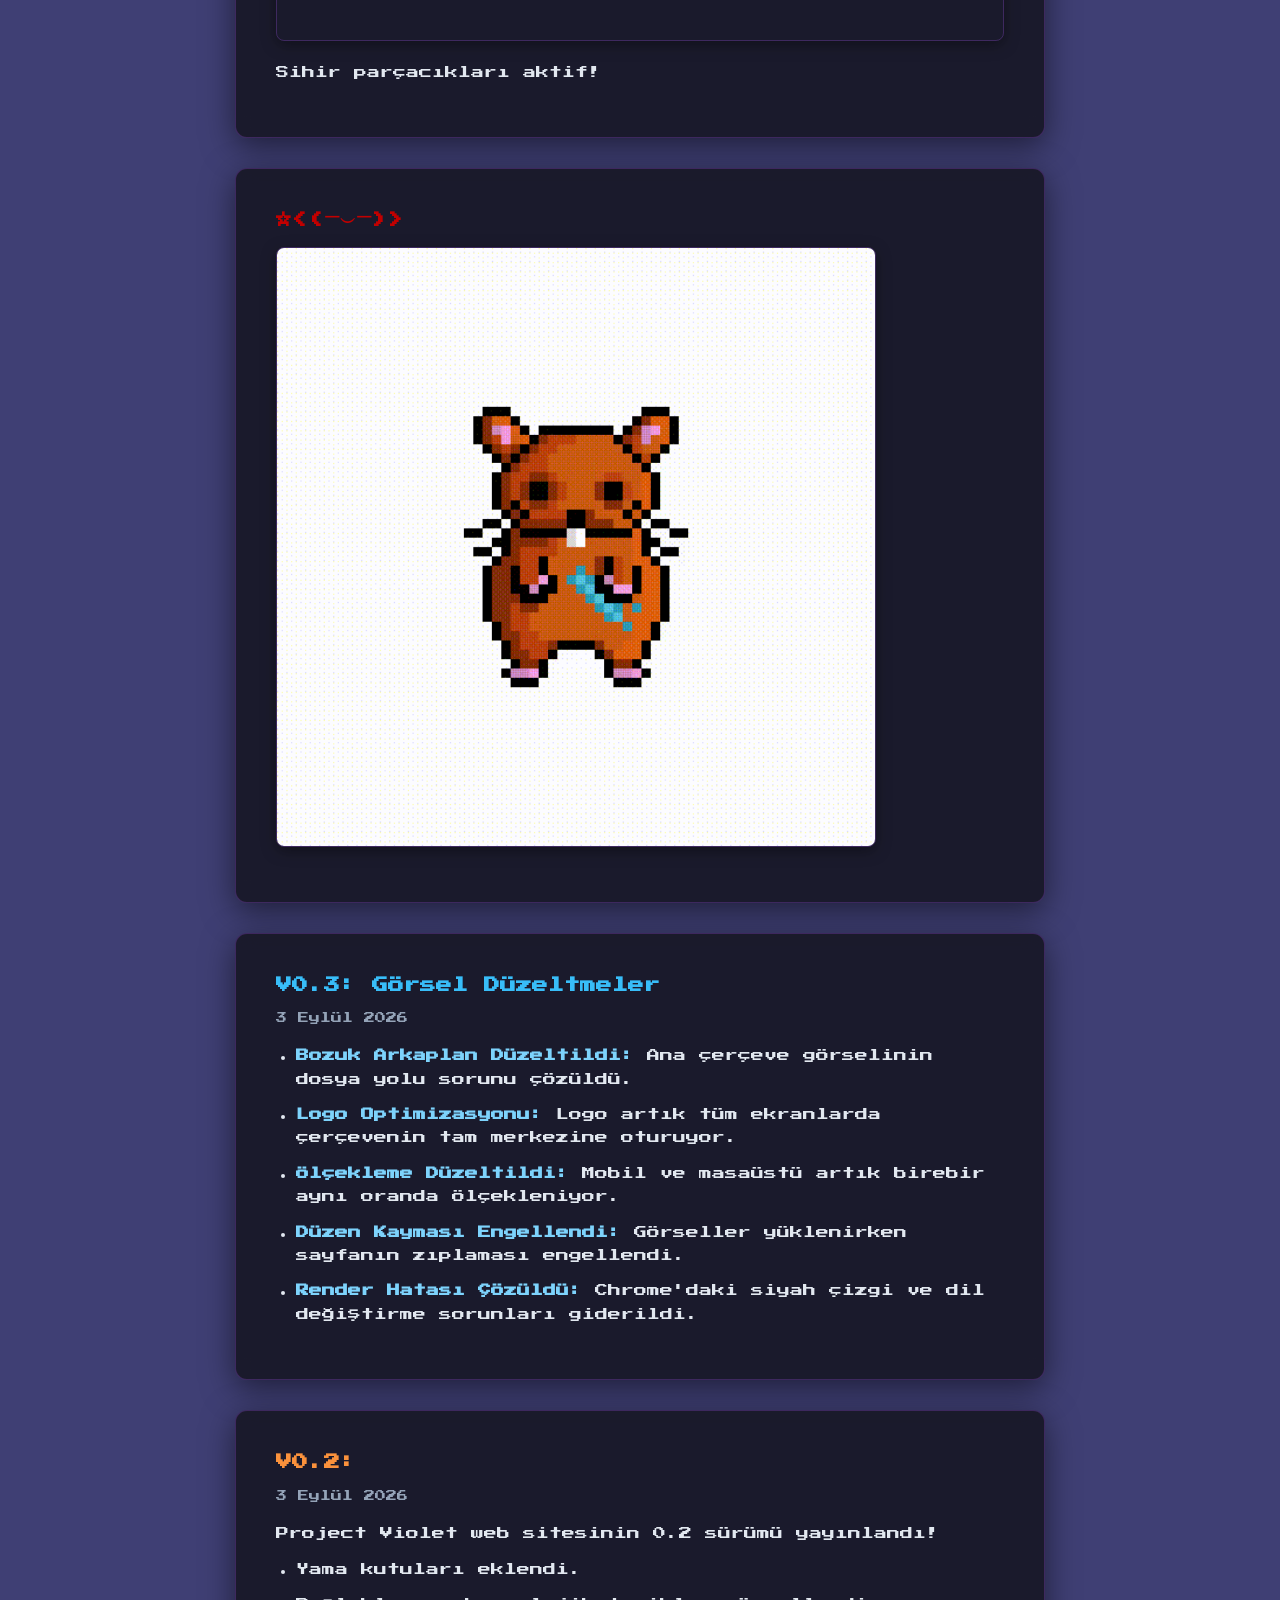
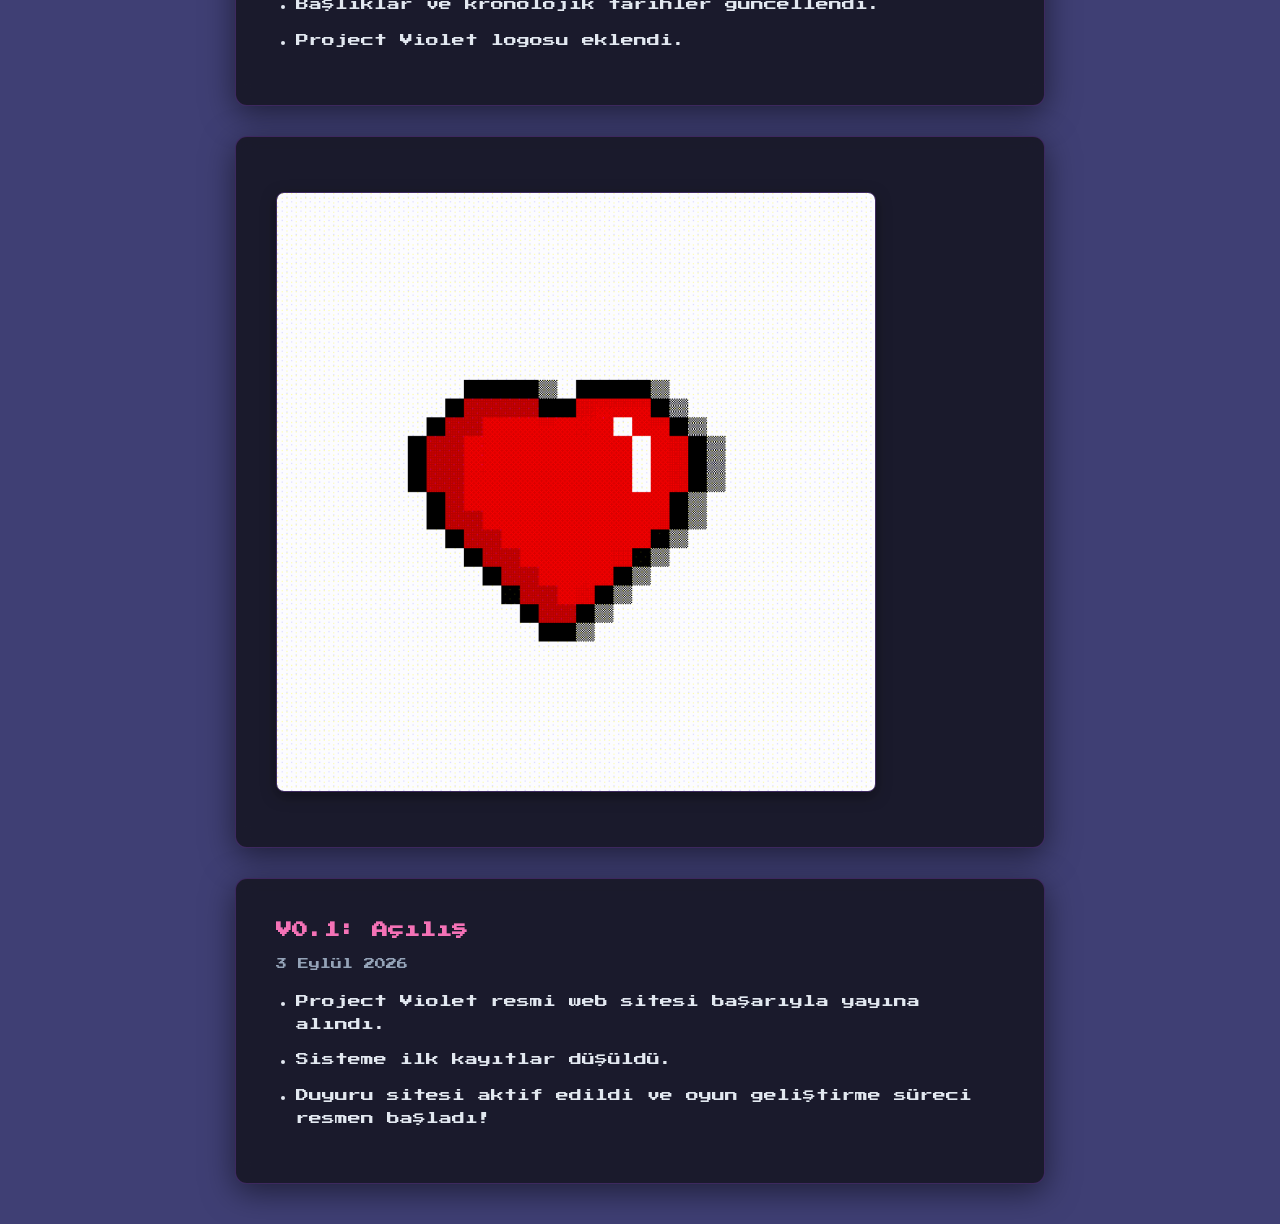
==== commit ca8cd1d4: "Add files via upload" ====
--- a/index.html
+++ b/index.html
@@ -7,7 +7,11 @@
     
     <!-- CSS Dosyası -->
     <link rel="stylesheet" href="assets/css/style.css">
-    
+
+    <!-- FAVICON (SEKME İKONU / GOOGLE ARAMA İKONU) -->
+    <link rel="icon" type="image/png" href="assets/images/favicon.png">
+    <link rel="apple-touch-icon" sizes="180x180" href="assets/images/favicon.png">
+
     <!-- Doğrudan Türkçe sayfaya yönlendirme -->
     <meta http-equiv="refresh" content="0; url=tr.html">
 </head>
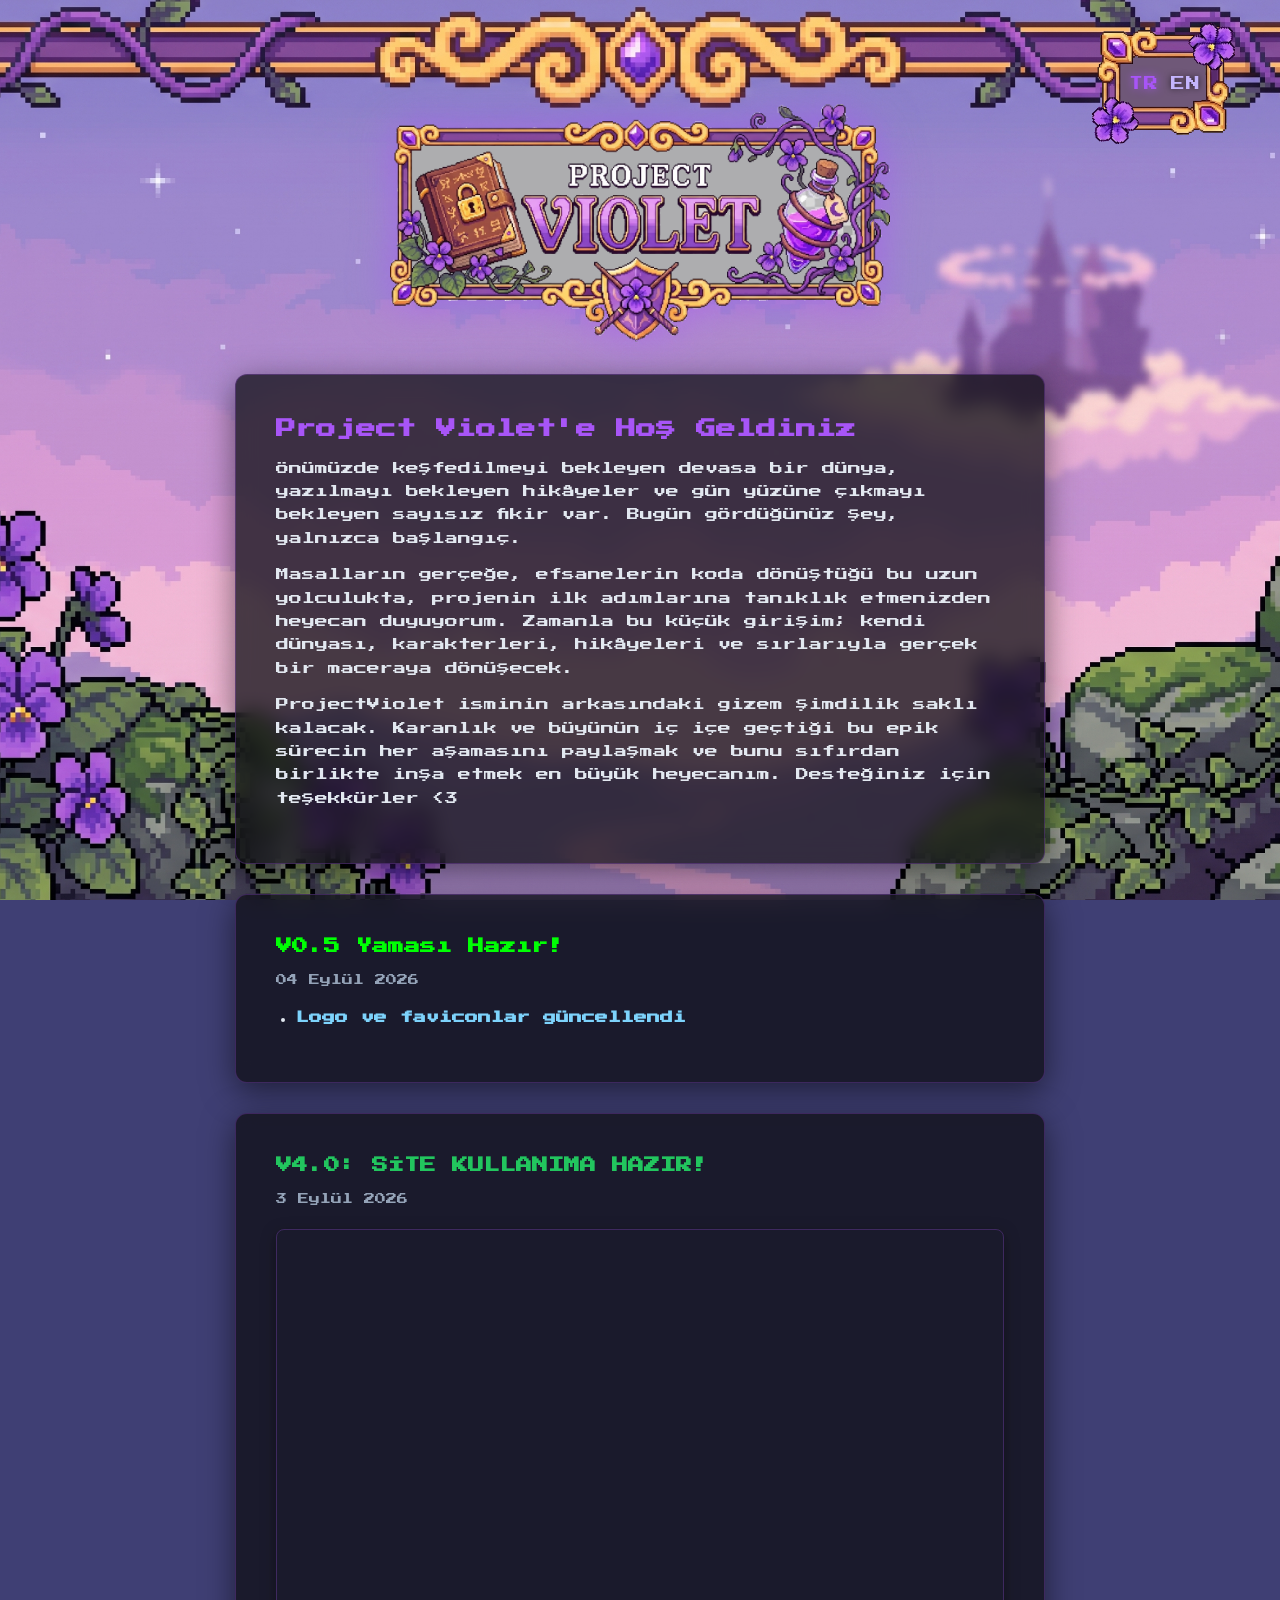
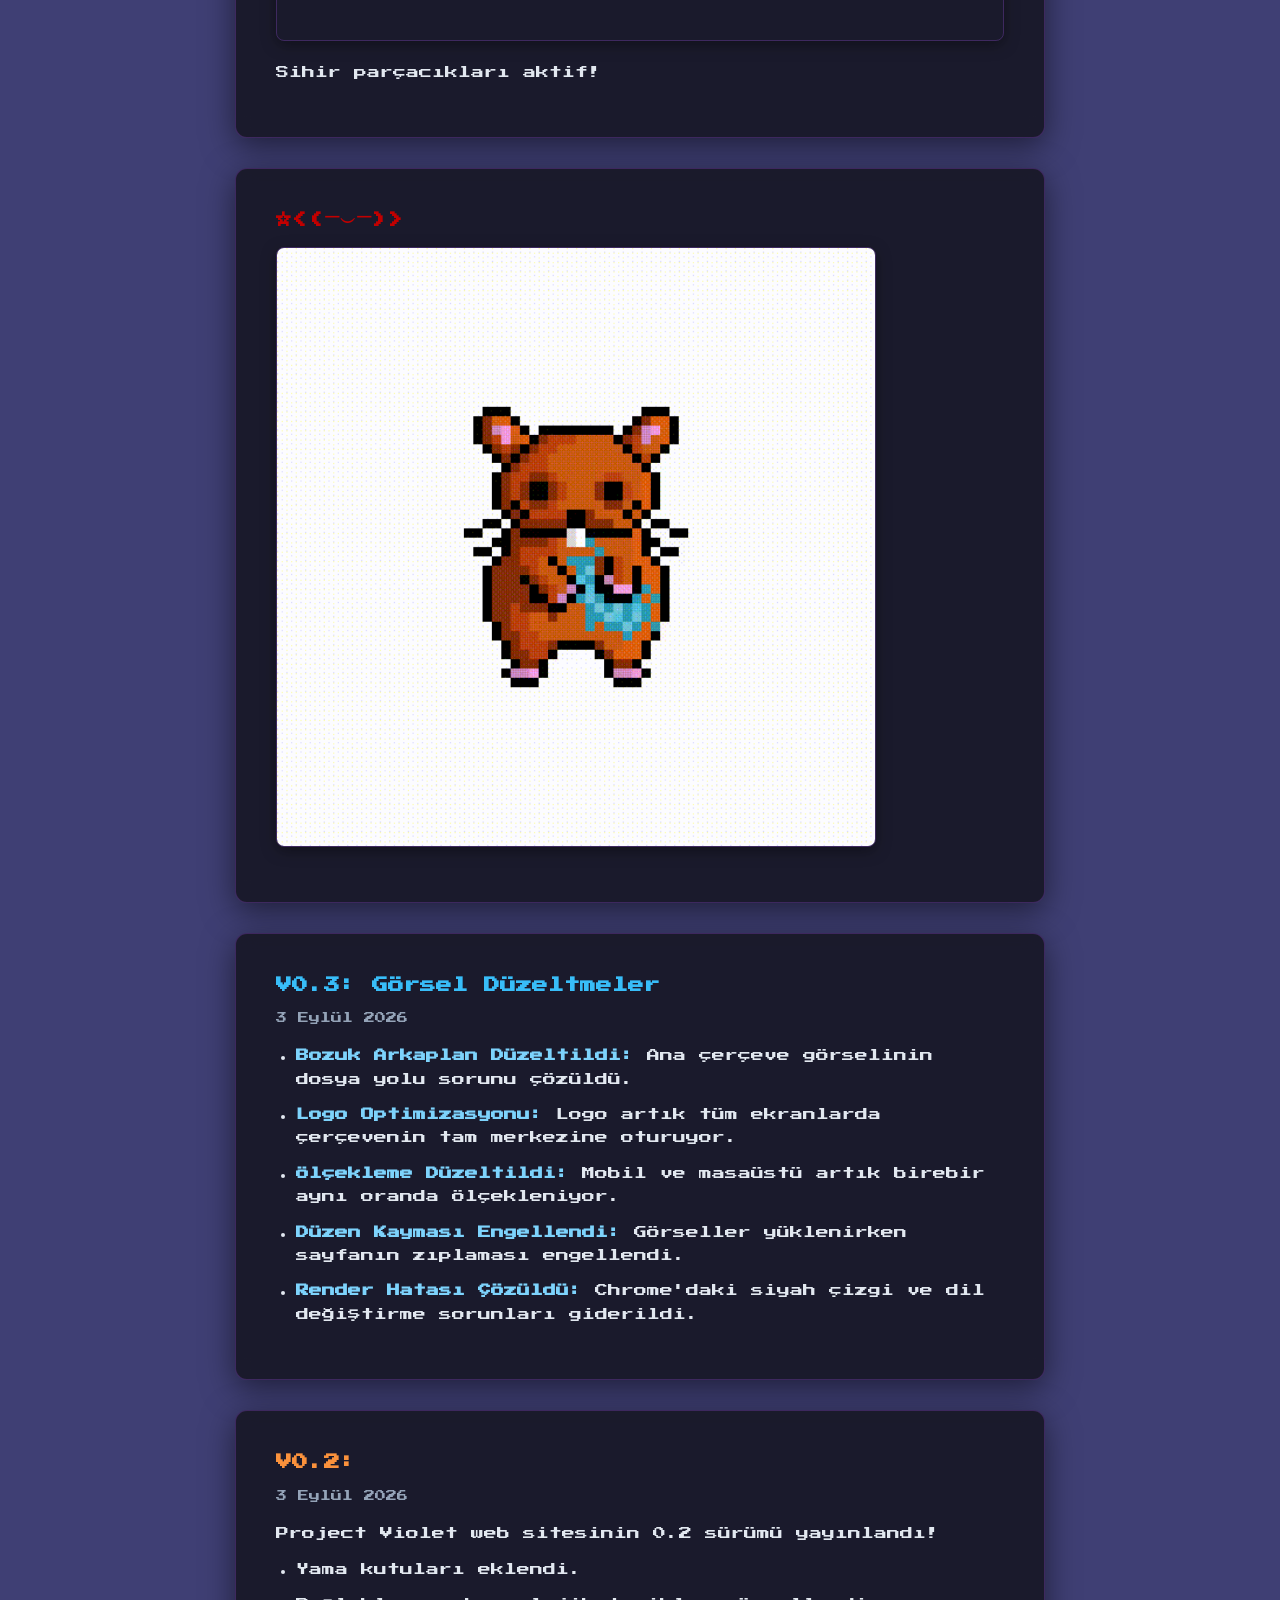
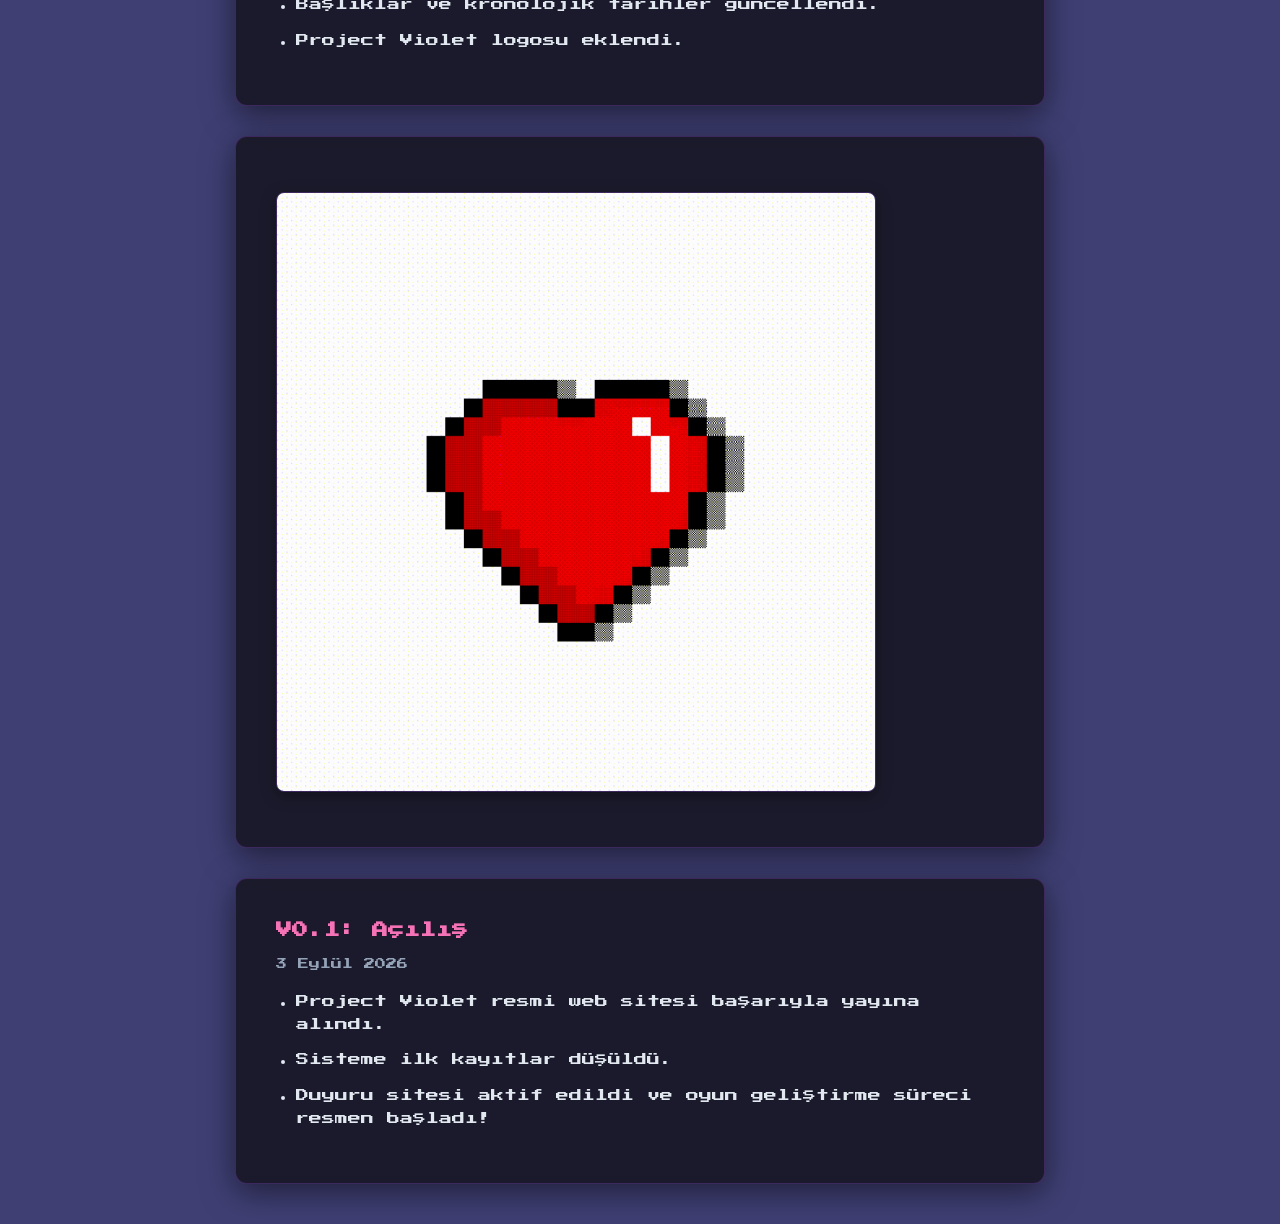
==== commit f676094a: "Update index.html" ====
--- a/index.html
+++ b/index.html
@@ -9,8 +9,11 @@
     <link rel="stylesheet" href="assets/css/style.css">
 
     <!-- FAVICON (SEKME İKONU / GOOGLE ARAMA İKONU) -->
-    <link rel="icon" type="image/png" href="assets/images/favicon.png">
-    <link rel="apple-touch-icon" sizes="180x180" href="assets/images/favicon.png">
+    <link rel="icon" type="image/x-icon" href="/favicon.ico">
+    <link rel="icon" type="image/png" sizes="32x32" href="/favicon-32x32.png">
+    <link rel="icon" type="image/png" sizes="16x16" href="/favicon-16x16.png">
+    <link rel="apple-touch-icon" sizes="180x180" href="/apple-touch-icon.png">
+    <link rel="icon" type="image/png" sizes="192x192" href="/logo-192.png">
 
     <!-- Doğrudan Türkçe sayfaya yönlendirme -->
     <meta http-equiv="refresh" content="0; url=tr.html">
--- a/assets/css/style.css
+++ b/assets/css/style.css
@@ -91,7 +91,13 @@
     font-size: 13px;
     line-height: 1.8;
     color: var(--metin-ana);
+    
+    /* BURASI EKLENDİ: Arka plan resmini tüm sayfaya sabitler */
     background-color: var(--sayfa-arkaplan-rengi);
+    background-image: url('../images/arkaplan.png');
+    background-size: cover;
+    background-position: center;
+    background-attachment: fixed;
 }
 
 /* ==========================================================
@@ -175,18 +181,14 @@
     position: relative;
     text-align: center;
     aspect-ratio: 2560 / 1440;
-}
-
+    /* DİKKAT: Buradaki .ana-arkaplan-resim kaldırıldığı için 
+       artık arkadaki çift resmi engellemiş olduk. */
+}
+
+/* ESKİ .ana-arkaplan-resim sınıfını tamamen silebilirsin ya da 
+   aşağıdaki gibi boş bırakabilirsin ki başka yerde hata vermesin */
 .ana-arkaplan-resim {
-    position: absolute;
-    inset: 0;
-    width: 100%;
-    height: 100%;
-    display: block;
-    background-image: url('../images/arkaplan.png');
-    background-size: cover;
-    background-position: center;
-    border-radius: 10px;
+    display: none; 
 }
 
 .ana-logo {
